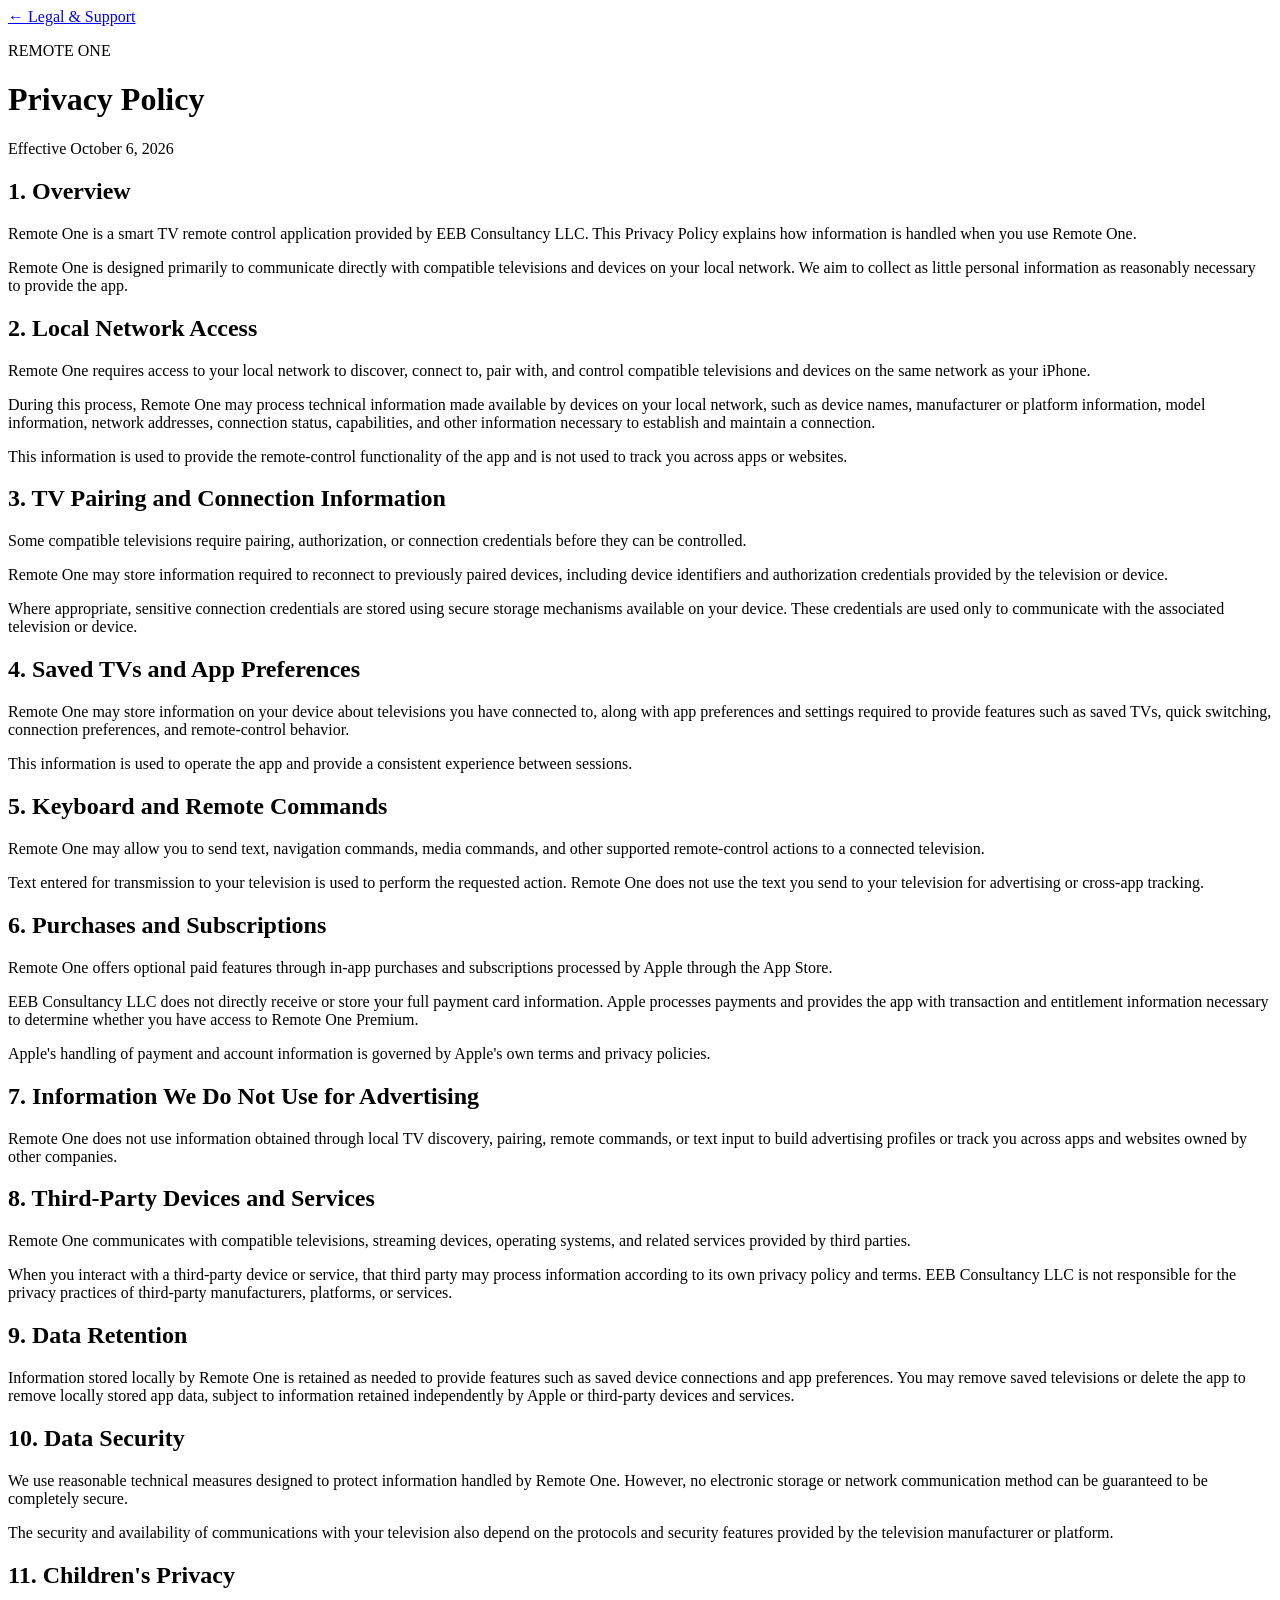
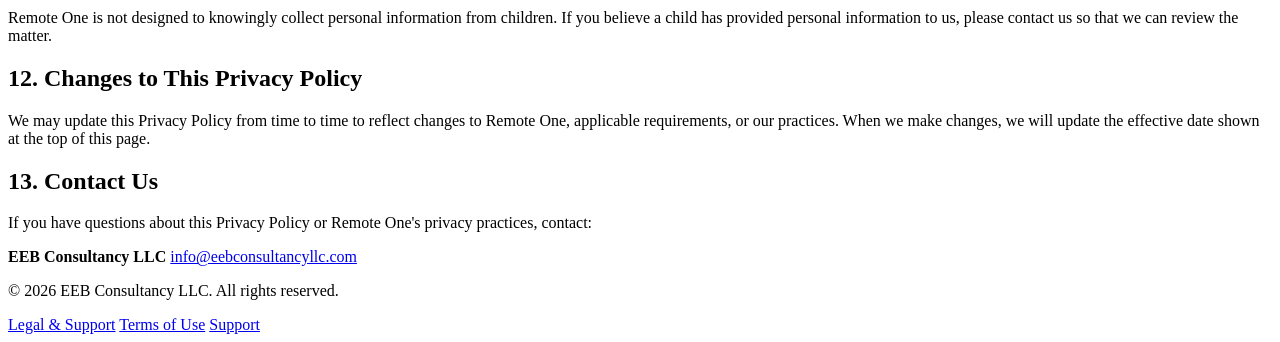
==== privacy.html @ 070e7381 "Create privacy.html" ====
<!DOCTYPE html>
<html lang="en">
<head>
  <meta charset="UTF-8">
  <meta name="viewport" content="width=device-width, initial-scale=1.0">

  <title>Privacy Policy — Remote One</title>

  <meta
    name="description"
    content="Privacy Policy for Remote One, provided by EEB Consultancy LLC."
  >

  <link rel="stylesheet" href="styles.css">
</head>

<body>
  <main class="page legal-page">
    <header class="legal-header">
      <a class="back-link" href="index.html">← Legal &amp; Support</a>

      <p class="eyebrow">REMOTE ONE</p>
      <h1>Privacy Policy</h1>
      <p class="effective-date">Effective October 6, 2026</p>
    </header>

    <article class="legal-document">
      <section>
        <h2>1. Overview</h2>

        <p>
          Remote One is a smart TV remote control application provided by
          EEB Consultancy LLC. This Privacy Policy explains how information is
          handled when you use Remote One.
        </p>

        <p>
          Remote One is designed primarily to communicate directly with compatible
          televisions and devices on your local network. We aim to collect as little
          personal information as reasonably necessary to provide the app.
        </p>
      </section>

      <section>
        <h2>2. Local Network Access</h2>

        <p>
          Remote One requires access to your local network to discover, connect to,
          pair with, and control compatible televisions and devices on the same
          network as your iPhone.
        </p>

        <p>
          During this process, Remote One may process technical information made
          available by devices on your local network, such as device names,
          manufacturer or platform information, model information, network
          addresses, connection status, capabilities, and other information
          necessary to establish and maintain a connection.
        </p>

        <p>
          This information is used to provide the remote-control functionality of
          the app and is not used to track you across apps or websites.
        </p>
      </section>

      <section>
        <h2>3. TV Pairing and Connection Information</h2>

        <p>
          Some compatible televisions require pairing, authorization, or connection
          credentials before they can be controlled.
        </p>

        <p>
          Remote One may store information required to reconnect to previously
          paired devices, including device identifiers and authorization credentials
          provided by the television or device.
        </p>

        <p>
          Where appropriate, sensitive connection credentials are stored using
          secure storage mechanisms available on your device. These credentials are
          used only to communicate with the associated television or device.
        </p>
      </section>

      <section>
        <h2>4. Saved TVs and App Preferences</h2>

        <p>
          Remote One may store information on your device about televisions you have
          connected to, along with app preferences and settings required to provide
          features such as saved TVs, quick switching, connection preferences, and
          remote-control behavior.
        </p>

        <p>
          This information is used to operate the app and provide a consistent
          experience between sessions.
        </p>
      </section>

      <section>
        <h2>5. Keyboard and Remote Commands</h2>

        <p>
          Remote One may allow you to send text, navigation commands, media
          commands, and other supported remote-control actions to a connected
          television.
        </p>

        <p>
          Text entered for transmission to your television is used to perform the
          requested action. Remote One does not use the text you send to your
          television for advertising or cross-app tracking.
        </p>
      </section>

      <section>
        <h2>6. Purchases and Subscriptions</h2>

        <p>
          Remote One offers optional paid features through in-app purchases and
          subscriptions processed by Apple through the App Store.
        </p>

        <p>
          EEB Consultancy LLC does not directly receive or store your full payment
          card information. Apple processes payments and provides the app with
          transaction and entitlement information necessary to determine whether you
          have access to Remote One Premium.
        </p>

        <p>
          Apple's handling of payment and account information is governed by
          Apple's own terms and privacy policies.
        </p>
      </section>

      <section>
        <h2>7. Information We Do Not Use for Advertising</h2>

        <p>
          Remote One does not use information obtained through local TV discovery,
          pairing, remote commands, or text input to build advertising profiles or
          track you across apps and websites owned by other companies.
        </p>
      </section>

      <section>
        <h2>8. Third-Party Devices and Services</h2>

        <p>
          Remote One communicates with compatible televisions, streaming devices,
          operating systems, and related services provided by third parties.
        </p>

        <p>
          When you interact with a third-party device or service, that third party
          may process information according to its own privacy policy and terms.
          EEB Consultancy LLC is not responsible for the privacy practices of
          third-party manufacturers, platforms, or services.
        </p>
      </section>

      <section>
        <h2>9. Data Retention</h2>

        <p>
          Information stored locally by Remote One is retained as needed to provide
          features such as saved device connections and app preferences. You may
          remove saved televisions or delete the app to remove locally stored app
          data, subject to information retained independently by Apple or third-party
          devices and services.
        </p>
      </section>

      <section>
        <h2>10. Data Security</h2>

        <p>
          We use reasonable technical measures designed to protect information
          handled by Remote One. However, no electronic storage or network
          communication method can be guaranteed to be completely secure.
        </p>

        <p>
          The security and availability of communications with your television also
          depend on the protocols and security features provided by the television
          manufacturer or platform.
        </p>
      </section>

      <section>
        <h2>11. Children's Privacy</h2>

        <p>
          Remote One is not designed to knowingly collect personal information from
          children. If you believe a child has provided personal information to us,
          please contact us so that we can review the matter.
        </p>
      </section>

      <section>
        <h2>12. Changes to This Privacy Policy</h2>

        <p>
          We may update this Privacy Policy from time to time to reflect changes to
          Remote One, applicable requirements, or our practices. When we make
          changes, we will update the effective date shown at the top of this page.
        </p>
      </section>

      <section>
        <h2>13. Contact Us</h2>

        <p>
          If you have questions about this Privacy Policy or Remote One's privacy
          practices, contact:
        </p>

        <div class="contact-block">
          <strong>EEB Consultancy LLC</strong>
          <a href="mailto:info@eebconsultancyllc.com">
            info@eebconsultancyllc.com
          </a>
        </div>
      </section>
    </article>
  </main>

  <footer class="site-footer">
    <p>© 2026 EEB Consultancy LLC. All rights reserved.</p>

    <nav class="footer-links" aria-label="Footer">
      <a href="index.html">Legal &amp; Support</a>
      <a href="terms.html">Terms of Use</a>
      <a href="mailto:info@eebconsultancyllc.com">Support</a>
    </nav>
  </footer>
</body>
</html>
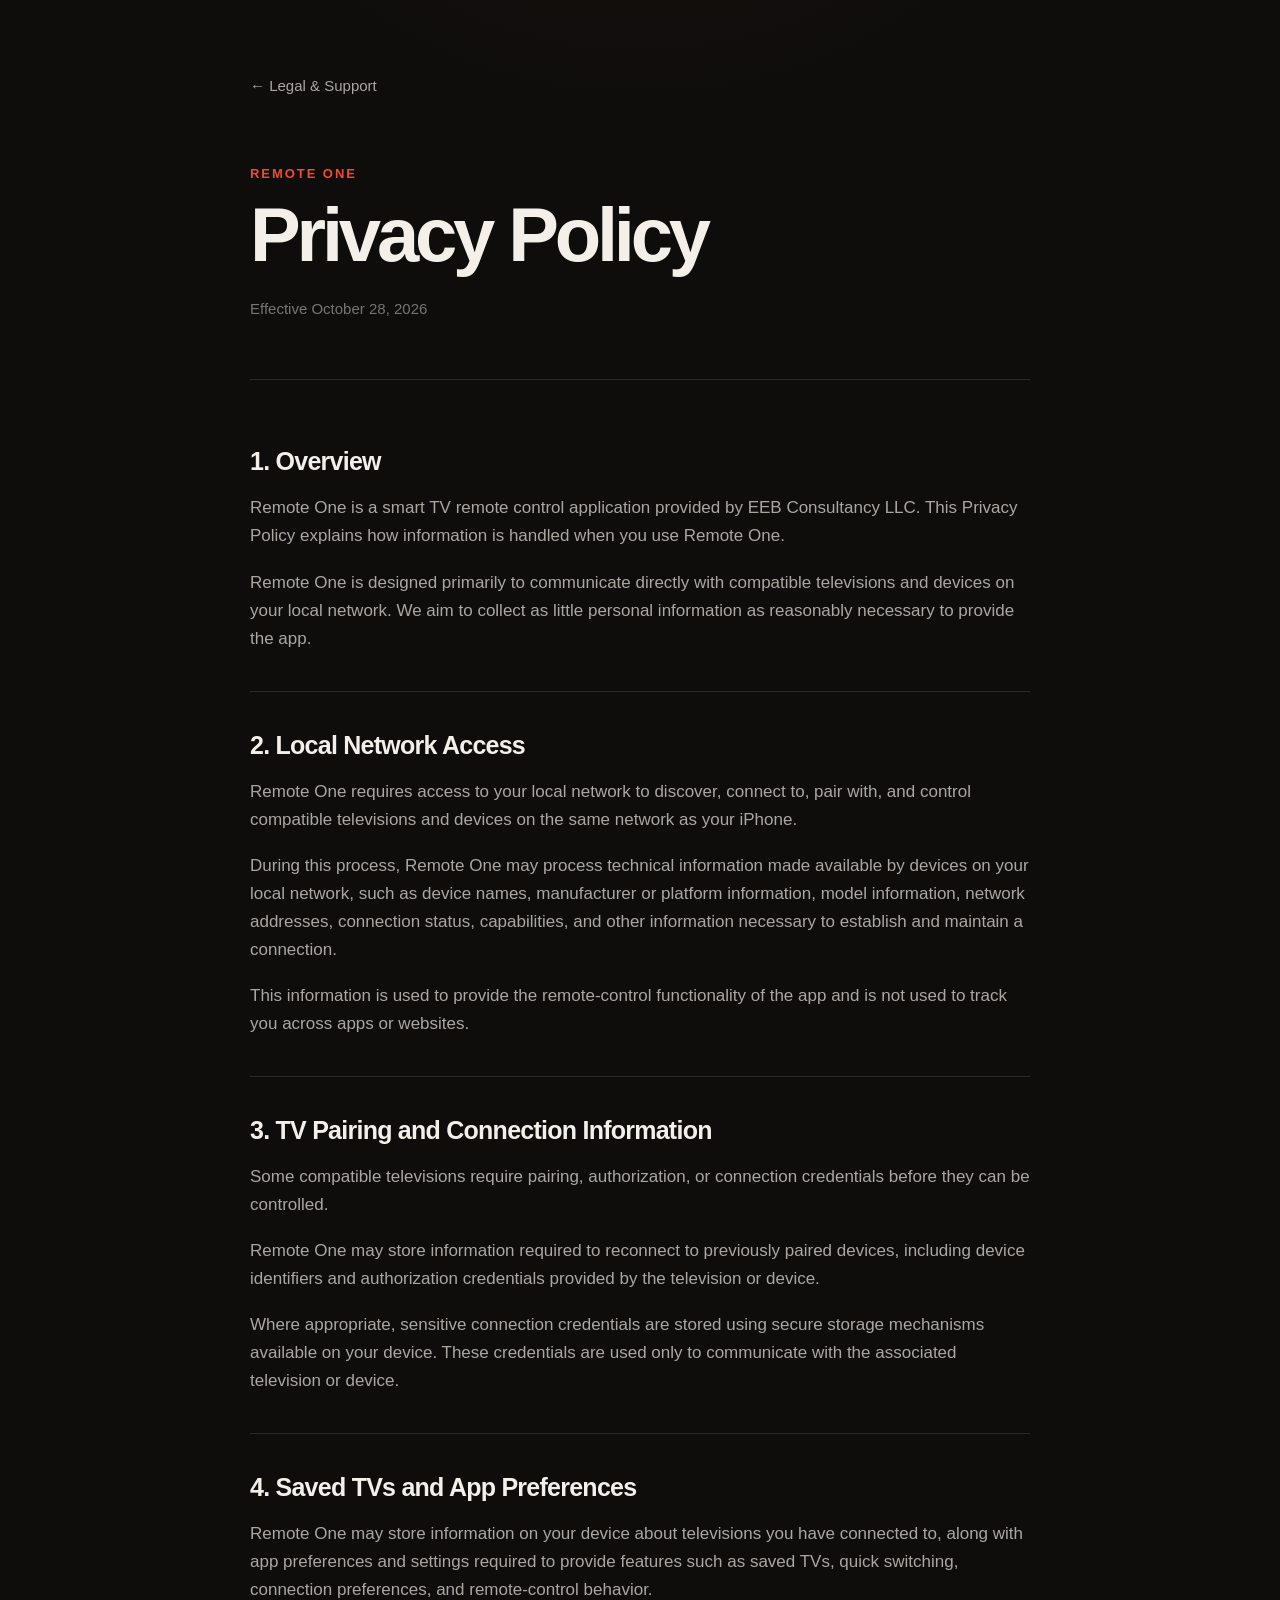
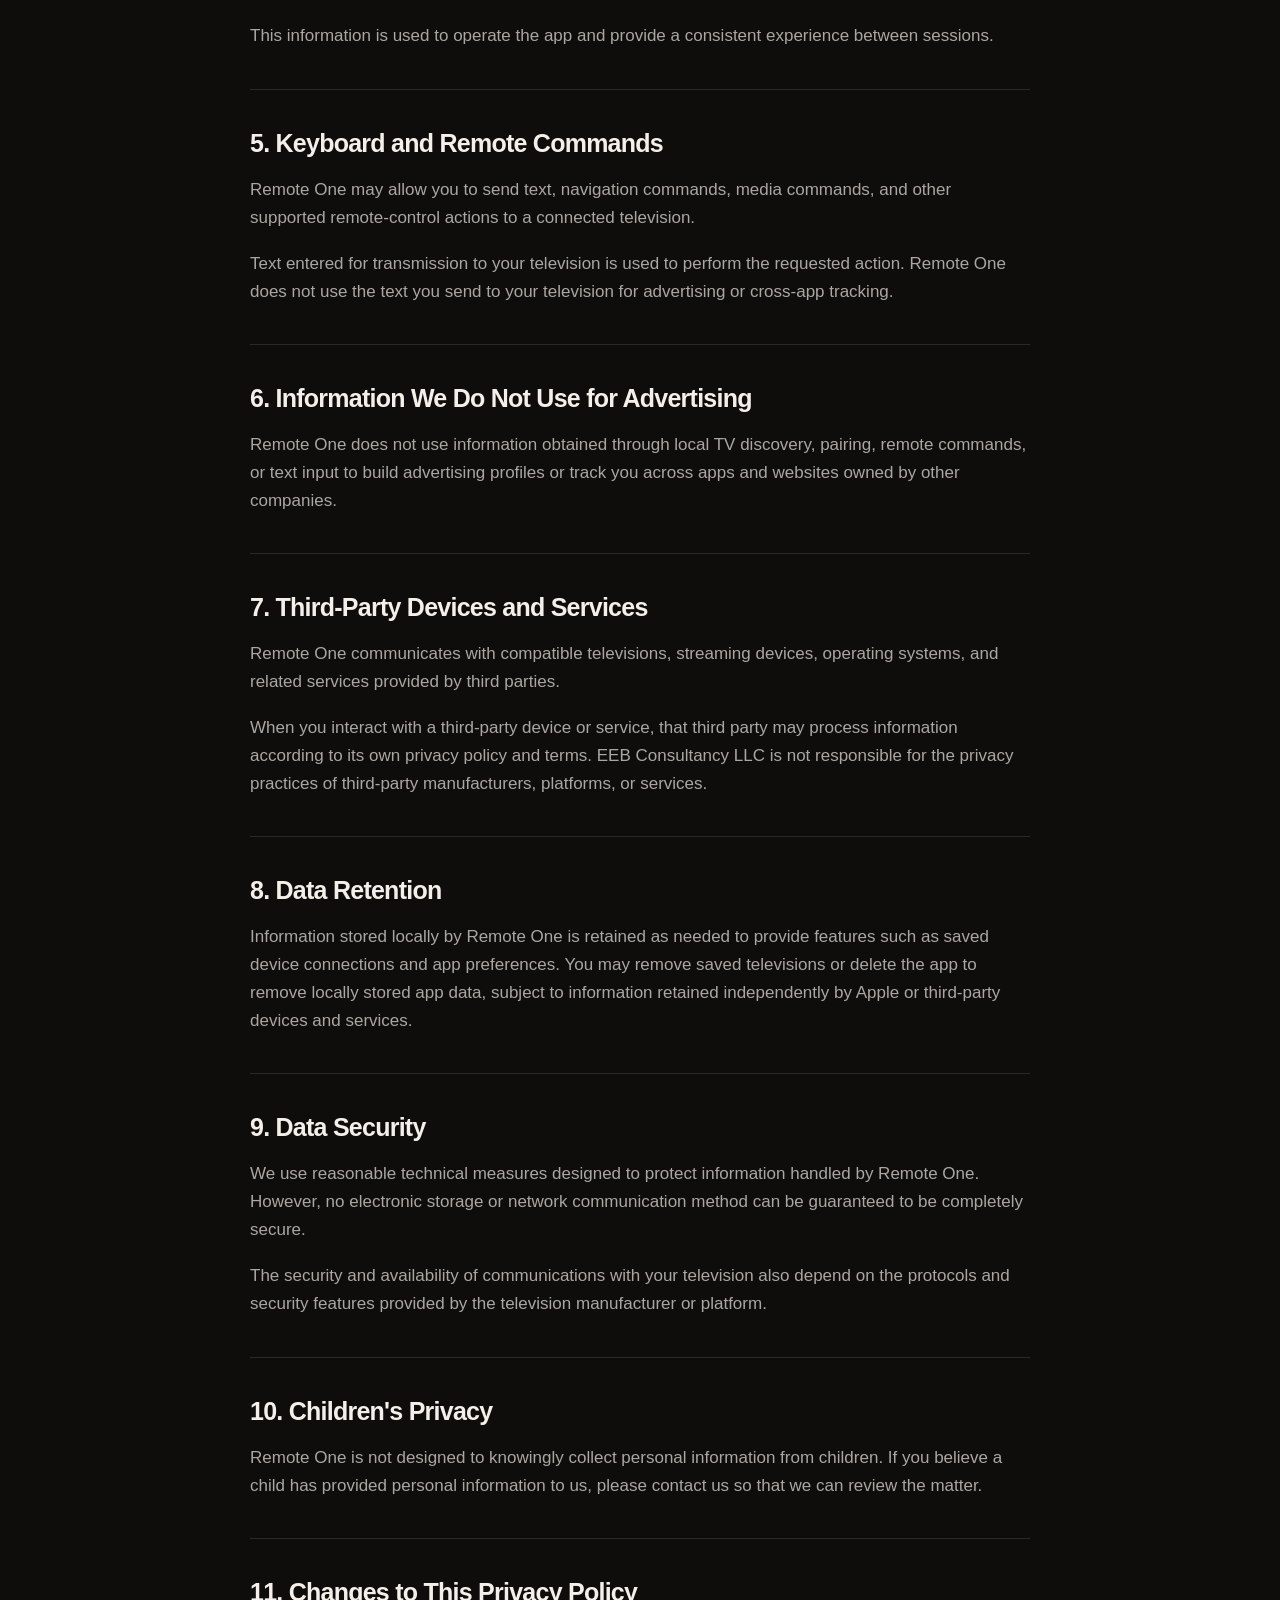
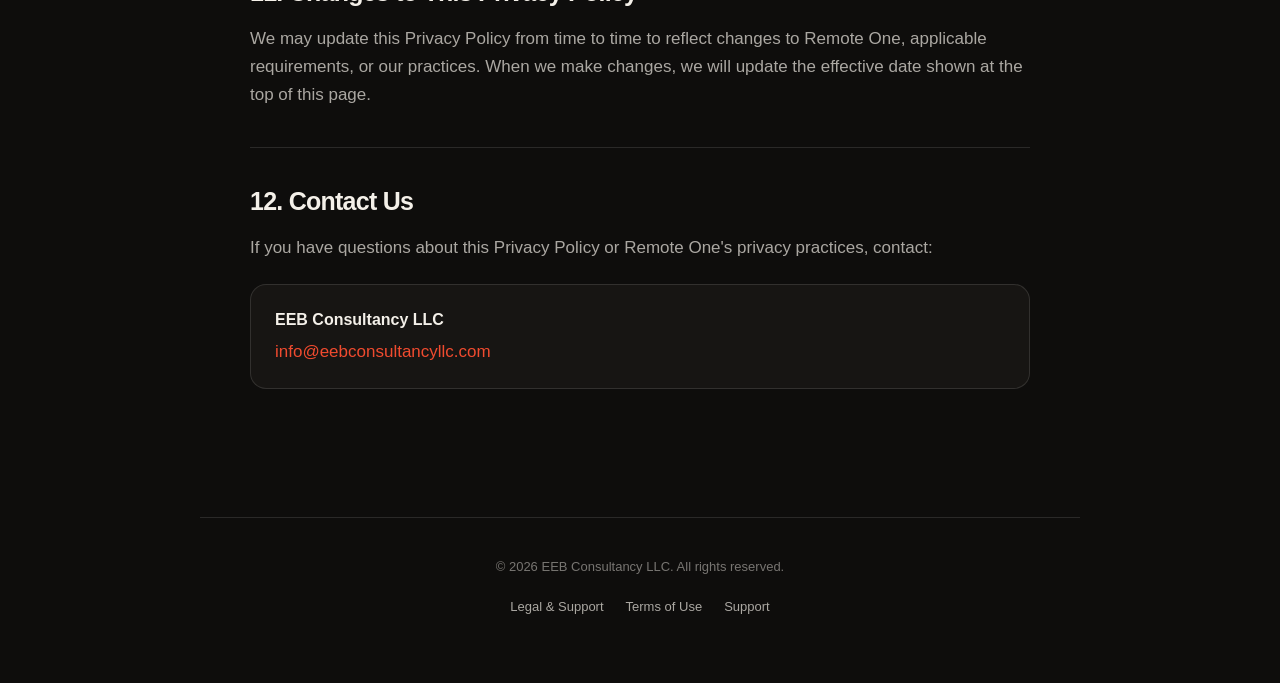
==== commit 86c0b637: "Update privacy.html" ====
--- a/privacy.html
+++ b/privacy.html
@@ -21,7 +21,7 @@
 
       <p class="eyebrow">REMOTE ONE</p>
       <h1>Privacy Policy</h1>
-      <p class="effective-date">Effective October 6, 2026</p>
+      <p class="effective-date">Effective October 28, 2026</p>
     </header>
 
     <article class="legal-document">
@@ -118,28 +118,7 @@
       </section>
 
       <section>
-        <h2>6. Purchases and Subscriptions</h2>
-
-        <p>
-          Remote One offers optional paid features through in-app purchases and
-          subscriptions processed by Apple through the App Store.
-        </p>
-
-        <p>
-          EEB Consultancy LLC does not directly receive or store your full payment
-          card information. Apple processes payments and provides the app with
-          transaction and entitlement information necessary to determine whether you
-          have access to Remote One Premium.
-        </p>
-
-        <p>
-          Apple's handling of payment and account information is governed by
-          Apple's own terms and privacy policies.
-        </p>
-      </section>
-
-      <section>
-        <h2>7. Information We Do Not Use for Advertising</h2>
+        <h2>6. Information We Do Not Use for Advertising</h2>
 
         <p>
           Remote One does not use information obtained through local TV discovery,
@@ -149,7 +128,7 @@
       </section>
 
       <section>
-        <h2>8. Third-Party Devices and Services</h2>
+        <h2>7. Third-Party Devices and Services</h2>
 
         <p>
           Remote One communicates with compatible televisions, streaming devices,
@@ -165,7 +144,7 @@
       </section>
 
       <section>
-        <h2>9. Data Retention</h2>
+        <h2>8. Data Retention</h2>
 
         <p>
           Information stored locally by Remote One is retained as needed to provide
@@ -177,7 +156,7 @@
       </section>
 
       <section>
-        <h2>10. Data Security</h2>
+        <h2>9. Data Security</h2>
 
         <p>
           We use reasonable technical measures designed to protect information
@@ -193,7 +172,7 @@
       </section>
 
       <section>
-        <h2>11. Children's Privacy</h2>
+        <h2>10. Children's Privacy</h2>
 
         <p>
           Remote One is not designed to knowingly collect personal information from
@@ -203,7 +182,7 @@
       </section>
 
       <section>
-        <h2>12. Changes to This Privacy Policy</h2>
+        <h2>11. Changes to This Privacy Policy</h2>
 
         <p>
           We may update this Privacy Policy from time to time to reflect changes to
@@ -213,7 +192,7 @@
       </section>
 
       <section>
-        <h2>13. Contact Us</h2>
+        <h2>12. Contact Us</h2>
 
         <p>
           If you have questions about this Privacy Policy or Remote One's privacy
--- a/styles.css
+++ b/styles.css
@@ -0,0 +1,558 @@
+:root {
+  --background: #0e0d0c;
+  --surface: #171513;
+  --surface-hover: #1d1a17;
+  --border: rgba(244, 240, 233, 0.12);
+
+  --text: #f4f0e9;
+  --text-secondary: rgba(244, 240, 233, 0.68);
+  --text-muted: rgba(244, 240, 233, 0.46);
+
+  --accent: #f04b2f;
+  --accent-hover: #ff5a3b;
+  --accent-soft: rgba(240, 75, 47, 0.12);
+
+  --max-width: 880px;
+  --radius-large: 24px;
+  --radius-medium: 16px;
+}
+
+* {
+  box-sizing: border-box;
+}
+
+html {
+  scroll-behavior: smooth;
+}
+
+body {
+  margin: 0;
+  min-height: 100vh;
+
+  background:
+    radial-gradient(
+      circle at 50% -10%,
+      rgba(240, 75, 47, 0.08),
+      transparent 32rem
+    ),
+    var(--background);
+
+  color: var(--text);
+
+  font-family:
+    -apple-system,
+    BlinkMacSystemFont,
+    "SF Pro Display",
+    "SF Pro Text",
+    "Helvetica Neue",
+    Arial,
+    sans-serif;
+
+  font-size: 17px;
+  line-height: 1.65;
+
+  -webkit-font-smoothing: antialiased;
+  text-rendering: optimizeLegibility;
+}
+
+a {
+  color: inherit;
+  text-decoration: none;
+}
+
+.page {
+  width: min(calc(100% - 40px), var(--max-width));
+  margin: 0 auto;
+}
+
+.hero {
+  display: flex;
+  flex-direction: column;
+  align-items: center;
+
+  padding: 112px 0 76px;
+
+  text-align: center;
+}
+
+.brand-mark {
+  position: relative;
+
+  width: 74px;
+  height: 74px;
+
+  display: flex;
+  align-items: center;
+  justify-content: center;
+
+  margin-bottom: 32px;
+}
+
+.signal-dot {
+  position: relative;
+  z-index: 3;
+
+  display: block;
+
+  width: 20px;
+  height: 20px;
+
+  border-radius: 50%;
+
+  background: var(--accent);
+
+  box-shadow:
+    0 0 24px rgba(240, 75, 47, 0.38),
+    0 0 54px rgba(240, 75, 47, 0.16);
+}
+
+.signal-ring {
+  position: absolute;
+
+  border: 2px solid var(--accent);
+  border-radius: 50%;
+
+  opacity: 0.7;
+}
+
+.signal-ring-one {
+  width: 44px;
+  height: 44px;
+}
+
+.signal-ring-two {
+  width: 72px;
+  height: 72px;
+
+  opacity: 0.3;
+}
+
+.eyebrow {
+  margin: 0 0 12px;
+
+  color: var(--accent);
+
+  font-size: 13px;
+  font-weight: 750;
+  letter-spacing: 0.15em;
+}
+
+.hero h1,
+.legal-header h1 {
+  margin: 0;
+
+  font-size: clamp(46px, 8vw, 76px);
+  line-height: 0.98;
+  letter-spacing: -0.055em;
+
+  font-weight: 760;
+}
+
+.hero-copy {
+  max-width: 590px;
+
+  margin: 26px auto 0;
+
+  color: var(--text-secondary);
+
+  font-size: 20px;
+  line-height: 1.55;
+}
+
+.legal-links {
+  display: grid;
+  grid-template-columns: repeat(2, minmax(0, 1fr));
+
+  gap: 18px;
+
+  padding-bottom: 72px;
+}
+
+.legal-card {
+  min-height: 260px;
+
+  display: flex;
+  flex-direction: column;
+  justify-content: space-between;
+
+  padding: 30px;
+
+  background: var(--surface);
+
+  border: 1px solid var(--border);
+  border-radius: var(--radius-large);
+
+  transition:
+    transform 180ms ease,
+    background 180ms ease,
+    border-color 180ms ease;
+}
+
+.legal-card:hover {
+  transform: translateY(-3px);
+
+  background: var(--surface-hover);
+
+  border-color: rgba(240, 75, 47, 0.35);
+}
+
+.legal-card-content {
+  display: block;
+}
+
+.card-label {
+  display: block;
+
+  margin-bottom: 18px;
+
+  color: var(--accent);
+
+  font-size: 12px;
+  font-weight: 750;
+  letter-spacing: 0.14em;
+}
+
+.legal-card h2 {
+  margin: 0 0 12px;
+
+  font-size: 27px;
+  line-height: 1.15;
+  letter-spacing: -0.035em;
+}
+
+.legal-card p {
+  margin: 0;
+
+  color: var(--text-secondary);
+
+  font-size: 16px;
+  line-height: 1.6;
+}
+
+.card-arrow {
+  display: block;
+
+  margin-top: 30px;
+
+  color: var(--accent);
+
+  font-size: 28px;
+  line-height: 1;
+}
+
+.support {
+  margin-bottom: 100px;
+  padding: 54px;
+
+  background:
+    linear-gradient(
+      135deg,
+      rgba(240, 75, 47, 0.13),
+      rgba(240, 75, 47, 0.025)
+    );
+
+  border: 1px solid rgba(240, 75, 47, 0.2);
+  border-radius: var(--radius-large);
+
+  text-align: center;
+}
+
+.support h2 {
+  margin: 0;
+
+  font-size: 38px;
+  line-height: 1.1;
+  letter-spacing: -0.045em;
+}
+
+.support > p:not(.eyebrow):not(.support-email) {
+  max-width: 580px;
+
+  margin: 18px auto 28px;
+
+  color: var(--text-secondary);
+}
+
+.support-button {
+  display: inline-flex;
+  align-items: center;
+  justify-content: center;
+
+  min-height: 52px;
+
+  padding: 0 26px;
+
+  background: var(--accent);
+  color: #0e0d0c;
+
+  border-radius: 999px;
+
+  font-size: 16px;
+  font-weight: 720;
+
+  transition:
+    transform 160ms ease,
+    background 160ms ease;
+}
+
+.support-button:hover {
+  transform: translateY(-1px);
+
+  background: var(--accent-hover);
+}
+
+.support-email {
+  margin: 18px 0 0;
+
+  color: var(--text-muted);
+
+  font-size: 14px;
+}
+
+.legal-page {
+  max-width: 780px;
+}
+
+.legal-header {
+  padding: 72px 0 58px;
+
+  border-bottom: 1px solid var(--border);
+}
+
+.back-link {
+  display: inline-block;
+
+  margin-bottom: 64px;
+
+  color: var(--text-secondary);
+
+  font-size: 15px;
+
+  transition: color 160ms ease;
+}
+
+.back-link:hover {
+  color: var(--accent);
+}
+
+.legal-header .eyebrow {
+  margin-bottom: 14px;
+}
+
+.legal-header h1 {
+  max-width: 720px;
+}
+
+.effective-date {
+  margin: 24px 0 0;
+
+  color: var(--text-muted);
+
+  font-size: 15px;
+}
+
+.legal-document {
+  padding: 28px 0 90px;
+}
+
+.legal-document section {
+  padding: 38px 0;
+
+  border-bottom: 1px solid var(--border);
+}
+
+.legal-document section:last-child {
+  border-bottom: 0;
+}
+
+.legal-document h2 {
+  margin: 0 0 18px;
+
+  color: var(--text);
+
+  font-size: 25px;
+  line-height: 1.2;
+  letter-spacing: -0.03em;
+}
+
+.legal-document p {
+  margin: 0 0 18px;
+
+  color: var(--text-secondary);
+}
+
+.legal-document p:last-child {
+  margin-bottom: 0;
+}
+
+.legal-document a {
+  color: var(--accent);
+}
+
+.contact-block {
+  display: flex;
+  flex-direction: column;
+
+  gap: 5px;
+
+  margin-top: 22px;
+  padding: 22px 24px;
+
+  background: var(--surface);
+
+  border: 1px solid var(--border);
+  border-radius: var(--radius-medium);
+}
+
+.contact-block strong {
+  color: var(--text);
+
+  font-size: 16px;
+}
+
+.contact-block a {
+  color: var(--accent);
+
+  word-break: break-word;
+}
+
+.site-footer {
+  width: min(calc(100% - 40px), var(--max-width));
+
+  margin: 0 auto;
+  padding: 38px 0 48px;
+
+  border-top: 1px solid var(--border);
+
+  color: var(--text-muted);
+
+  text-align: center;
+
+  font-size: 13px;
+}
+
+.site-footer p {
+  margin: 0;
+}
+
+.footer-links {
+  display: flex;
+  align-items: center;
+  justify-content: center;
+  flex-wrap: wrap;
+
+  gap: 22px;
+
+  margin: 18px 0;
+}
+
+.footer-links a {
+  color: var(--text-secondary);
+
+  transition: color 160ms ease;
+}
+
+.footer-links a:hover {
+  color: var(--accent);
+}
+
+.disclaimer {
+  max-width: 680px;
+
+  margin: 20px auto 0 !important;
+
+  line-height: 1.6;
+}
+
+@media (max-width: 700px) {
+  body {
+    font-size: 16px;
+  }
+
+  .page,
+  .site-footer {
+    width: min(calc(100% - 28px), var(--max-width));
+  }
+
+  .hero {
+    padding: 78px 0 54px;
+  }
+
+  .brand-mark {
+    margin-bottom: 26px;
+  }
+
+  .hero h1,
+  .legal-header h1 {
+    font-size: clamp(42px, 13vw, 60px);
+  }
+
+  .hero-copy {
+    margin-top: 20px;
+
+    font-size: 17px;
+  }
+
+  .legal-links {
+    grid-template-columns: 1fr;
+
+    padding-bottom: 52px;
+  }
+
+  .legal-card {
+    min-height: 220px;
+
+    padding: 26px;
+  }
+
+  .support {
+    margin-bottom: 72px;
+    padding: 38px 24px;
+  }
+
+  .support h2 {
+    font-size: 32px;
+  }
+
+  .legal-header {
+    padding: 42px 0 40px;
+  }
+
+  .back-link {
+    margin-bottom: 48px;
+  }
+
+  .legal-document {
+    padding-bottom: 64px;
+  }
+
+  .legal-document section {
+    padding: 30px 0;
+  }
+
+  .legal-document h2 {
+    font-size: 22px;
+  }
+
+  .footer-links {
+    gap: 14px 20px;
+  }
+}
+
+@media (prefers-reduced-motion: reduce) {
+  html {
+    scroll-behavior: auto;
+  }
+
+  .legal-card,
+  .support-button,
+  .back-link,
+  .footer-links a {
+    transition: none;
+  }
+
+  .legal-card:hover,
+  .support-button:hover {
+    transform: none;
+  }
+}
